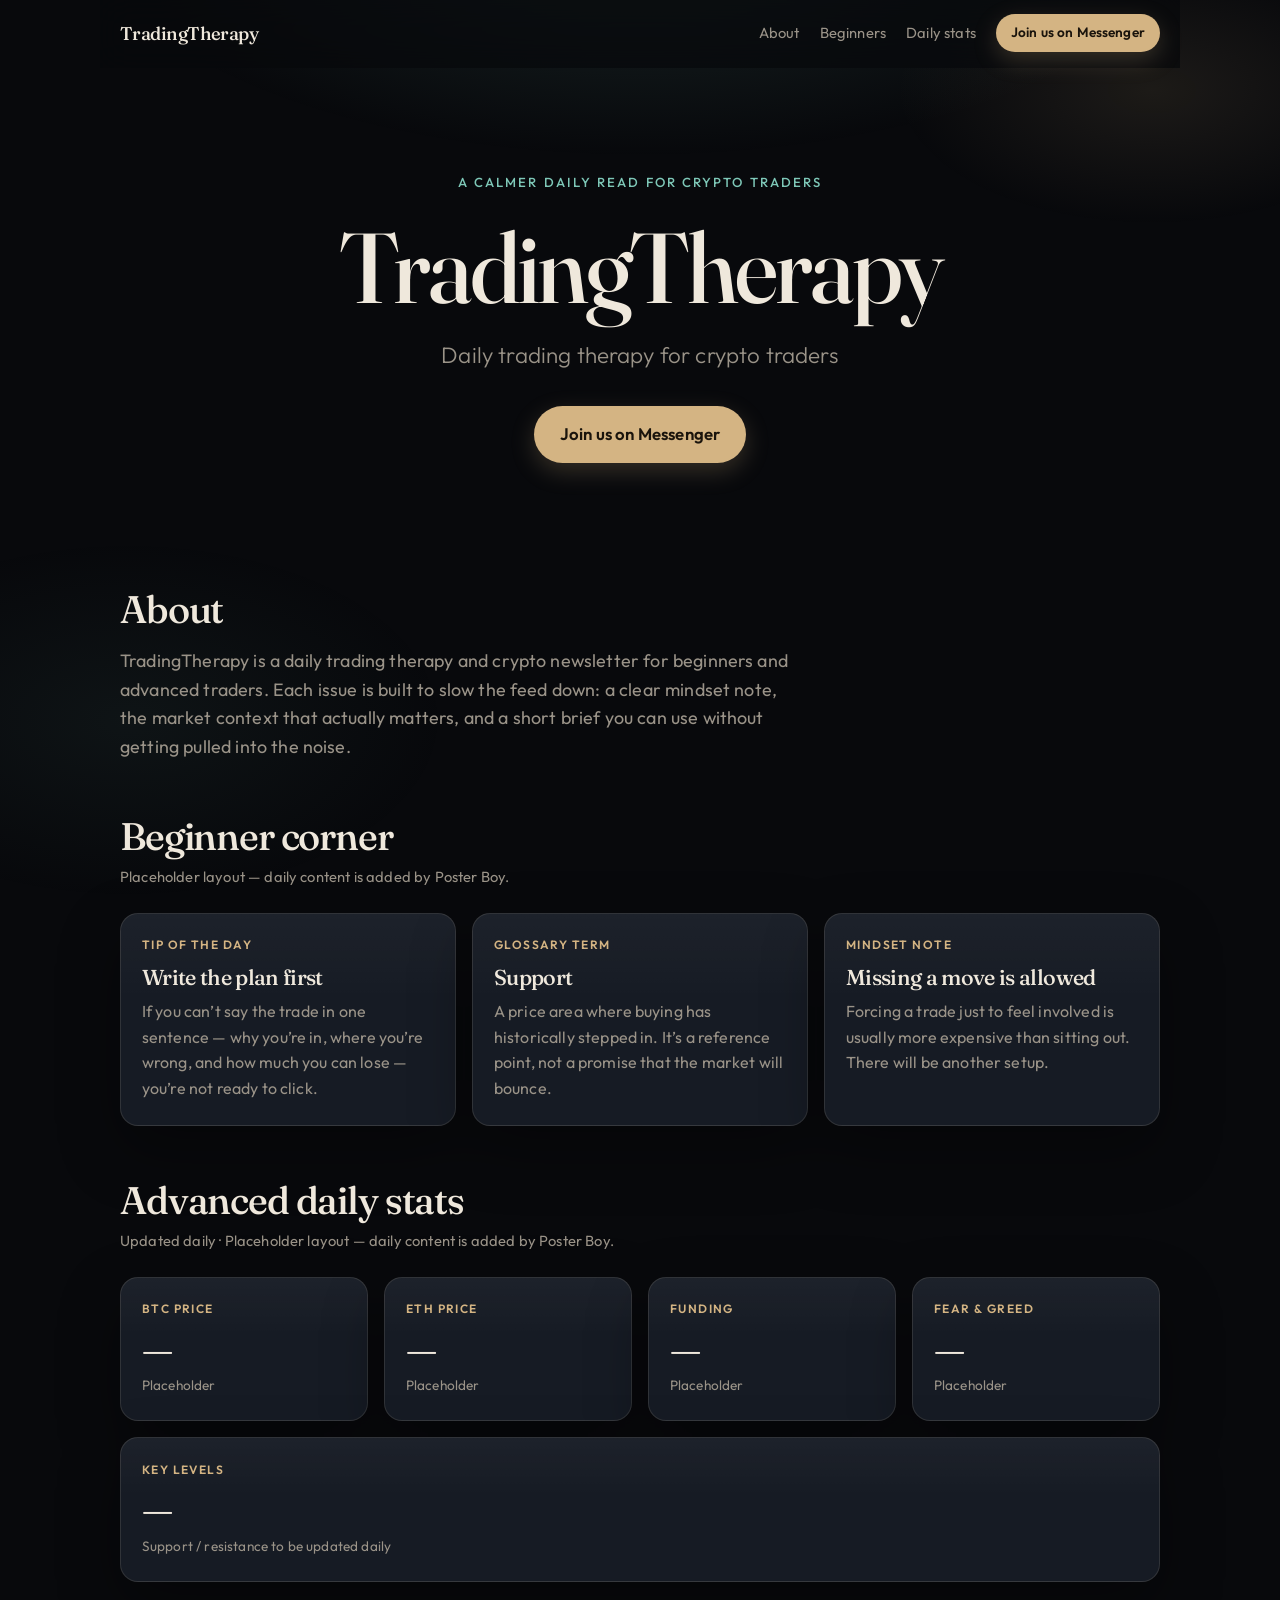
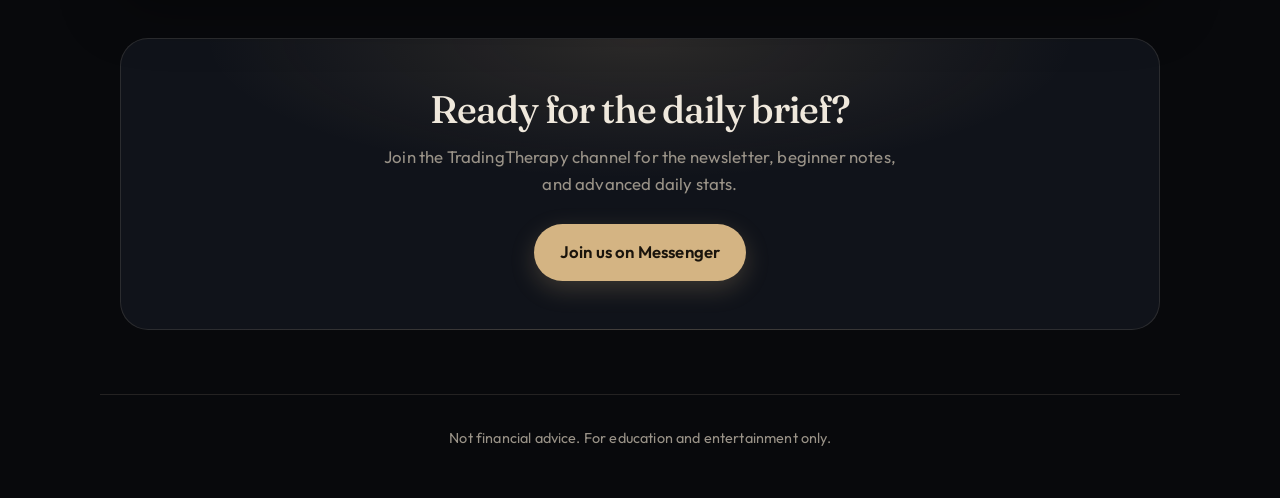
==== index.html @ e889b590 "Add TradingTherapy static site with Messenger join links" ====
<!DOCTYPE html>
<html lang="en">
<head>
  <meta charset="UTF-8">
  <meta name="viewport" content="width=device-width, initial-scale=1.0">
  <meta name="description" content="TradingTherapy is a daily trading therapy and crypto newsletter for beginners and advanced traders.">
  <title>TradingTherapy — Daily trading therapy for crypto traders</title>
  <link rel="preconnect" href="https://fonts.googleapis.com">
  <link rel="preconnect" href="https://fonts.gstatic.com" crossorigin>
  <link href="https://fonts.googleapis.com/css2?family=Fraunces:opsz,wght@9..144,400;9..144,500;9..144,600&family=Outfit:wght@300;400;500;600&display=swap" rel="stylesheet">
  <link rel="stylesheet" href="styles.css">
</head>
<body>
  <div class="bg-glow" aria-hidden="true"></div>

  <header class="site-header">
    <a class="logo" href="#top">TradingTherapy</a>
    <nav class="nav" aria-label="Primary">
      <a href="#about">About</a>
      <a href="#beginner">Beginners</a>
      <a href="#advanced">Daily stats</a>
    </nav>
    <a class="btn btn-sm" href="https://m.me/j/AbY7Lx_SSPZwO3t6/" target="_blank" rel="noopener">Join us on Messenger</a>
  </header>

  <main id="top">
    <section class="hero">
      <p class="eyebrow">A calmer daily read for crypto traders</p>
      <h1>TradingTherapy</h1>
      <p class="tagline">Daily trading therapy for crypto traders</p>
      <a class="btn btn-lg" href="https://m.me/j/AbY7Lx_SSPZwO3t6/" target="_blank" rel="noopener">Join us on Messenger</a>
    </section>

    <section id="about" class="section about">
      <h2>About</h2>
      <p>
        TradingTherapy is a daily trading therapy and crypto newsletter for beginners and advanced traders.
        Each issue is built to slow the feed down: a clear mindset note, the market context that actually matters,
        and a short brief you can use without getting pulled into the noise.
      </p>
    </section>

    <section id="beginner" class="section">
      <div class="section-head">
        <h2>Beginner corner</h2>
        <p class="section-note">Placeholder layout — daily content is added by Poster Boy.</p>
      </div>
      <div class="card-grid">
        <article class="card">
          <p class="card-label">Tip of the day</p>
          <h3>Write the plan first</h3>
          <p>If you can’t say the trade in one sentence — why you’re in, where you’re wrong, and how much you can lose — you’re not ready to click.</p>
        </article>
        <article class="card">
          <p class="card-label">Glossary term</p>
          <h3>Support</h3>
          <p>A price area where buying has historically stepped in. It’s a reference point, not a promise that the market will bounce.</p>
        </article>
        <article class="card">
          <p class="card-label">Mindset note</p>
          <h3>Missing a move is allowed</h3>
          <p>Forcing a trade just to feel involved is usually more expensive than sitting out. There will be another setup.</p>
        </article>
      </div>
    </section>

    <section id="advanced" class="section">
      <div class="section-head">
        <h2>Advanced daily stats</h2>
        <p class="section-note">Updated daily · Placeholder layout — daily content is added by Poster Boy.</p>
      </div>
      <div class="stats-grid">
        <article class="stat">
          <p class="stat-label">BTC price</p>
          <p class="stat-value">—</p>
          <p class="stat-meta">Placeholder</p>
        </article>
        <article class="stat">
          <p class="stat-label">ETH price</p>
          <p class="stat-value">—</p>
          <p class="stat-meta">Placeholder</p>
        </article>
        <article class="stat">
          <p class="stat-label">Funding</p>
          <p class="stat-value">—</p>
          <p class="stat-meta">Placeholder</p>
        </article>
        <article class="stat">
          <p class="stat-label">Fear &amp; greed</p>
          <p class="stat-value">—</p>
          <p class="stat-meta">Placeholder</p>
        </article>
        <article class="stat stat-wide">
          <p class="stat-label">Key levels</p>
          <p class="stat-value">—</p>
          <p class="stat-meta">Support / resistance to be updated daily</p>
        </article>
      </div>
    </section>

    <section class="cta section">
      <h2>Ready for the daily brief?</h2>
      <p>Join the TradingTherapy channel for the newsletter, beginner notes, and advanced daily stats.</p>
      <a class="btn btn-lg" href="https://m.me/j/AbY7Lx_SSPZwO3t6/" target="_blank" rel="noopener">Join us on Messenger</a>
    </section>
  </main>

  <footer class="site-footer">
    <p>Not financial advice. For education and entertainment only.</p>
  </footer>
</body>
</html>
---- styles.css ----
:root {
  --bg: #08090c;
  --bg-elev: #10131a;
  --bg-card: #161b24;
  --line: rgba(232, 220, 196, 0.12);
  --text: #efe8dc;
  --muted: #9a9388;
  --accent: #d4b483;
  --accent-soft: rgba(212, 180, 131, 0.14);
  --teal: #7ec8b8;
  --shadow: 0 24px 60px rgba(0, 0, 0, 0.35);
  --radius: 18px;
  --max: 1080px;
  --font-sans: "Outfit", system-ui, sans-serif;
  --font-serif: "Fraunces", Georgia, serif;
}

*,
*::before,
*::after {
  box-sizing: border-box;
}

html {
  scroll-behavior: smooth;
}

body {
  margin: 0;
  min-height: 100vh;
  color: var(--text);
  background: var(--bg);
  font-family: var(--font-sans);
  font-weight: 400;
  line-height: 1.6;
  letter-spacing: 0.01em;
}

img,
svg {
  display: block;
  max-width: 100%;
}

a {
  color: inherit;
  text-decoration: none;
}

h1,
h2,
h3 {
  font-family: var(--font-serif);
  font-weight: 500;
  letter-spacing: -0.03em;
  line-height: 1.15;
  margin: 0;
}

p {
  margin: 0;
}

.bg-glow {
  pointer-events: none;
  position: fixed;
  inset: 0;
  z-index: -1;
  background:
    radial-gradient(ellipse 80% 50% at 50% -10%, rgba(126, 200, 184, 0.16), transparent 55%),
    radial-gradient(ellipse 40% 30% at 90% 10%, rgba(212, 180, 131, 0.1), transparent 50%),
    radial-gradient(ellipse 50% 40% at 10% 80%, rgba(126, 200, 184, 0.06), transparent 50%);
}

.site-header {
  position: sticky;
  top: 0;
  z-index: 10;
  display: flex;
  align-items: center;
  gap: 1.25rem;
  max-width: var(--max);
  margin: 0 auto;
  padding: 0.9rem 1.25rem;
  backdrop-filter: blur(16px);
  background: rgba(8, 9, 12, 0.72);
  border-bottom: 1px solid transparent;
}

.logo {
  font-family: var(--font-serif);
  font-size: 1.15rem;
  font-weight: 500;
  letter-spacing: -0.03em;
  white-space: nowrap;
}

.nav {
  display: none;
  gap: 1.25rem;
  margin-left: auto;
  font-size: 0.92rem;
  color: var(--muted);
}

.nav a:hover,
.nav a:focus-visible,
.logo:hover,
.logo:focus-visible {
  color: var(--accent);
}

.btn {
  display: inline-flex;
  align-items: center;
  justify-content: center;
  border-radius: 999px;
  background: var(--accent);
  color: #1a140c;
  font-weight: 600;
  letter-spacing: 0.01em;
  padding: 0.75rem 1.25rem;
  box-shadow: 0 8px 24px rgba(212, 180, 131, 0.22);
  transition: transform 0.15s ease, box-shadow 0.15s ease, background 0.15s ease;
  white-space: nowrap;
}

.btn:hover,
.btn:focus-visible {
  background: #e3c79a;
  transform: translateY(-1px);
  box-shadow: 0 12px 28px rgba(212, 180, 131, 0.32);
}

.btn-sm {
  padding: 0.5rem 0.95rem;
  font-size: 0.85rem;
  margin-left: auto;
}

.btn-lg {
  padding: 0.95rem 1.6rem;
  font-size: 1.05rem;
}

main {
  max-width: var(--max);
  margin: 0 auto;
  padding: 0 1.25rem 4rem;
}

.hero {
  padding: 4.5rem 0 3.5rem;
  text-align: center;
}

.eyebrow {
  color: var(--teal);
  font-size: 0.82rem;
  font-weight: 500;
  letter-spacing: 0.16em;
  text-transform: uppercase;
  margin-bottom: 1.1rem;
}

.hero h1 {
  font-size: clamp(2.8rem, 8vw, 6.2rem);
  font-weight: 500;
  margin-bottom: 0.85rem;
}

.tagline {
  color: var(--muted);
  font-size: clamp(1.05rem, 2.4vw, 1.4rem);
  font-weight: 300;
  margin-bottom: 2rem;
}

.section {
  padding: 3.25rem 0 0;
}

.section-head {
  display: flex;
  flex-direction: column;
  gap: 0.45rem;
  margin-bottom: 1.5rem;
}

.section h2,
.cta h2 {
  font-size: clamp(1.7rem, 3.5vw, 2.4rem);
}

.section-note {
  color: var(--muted);
  font-size: 0.92rem;
}

.about p {
  max-width: 42rem;
  color: #d7d0c5;
  font-size: 1.12rem;
  margin-top: 1rem;
}

.card-grid,
.stats-grid {
  display: grid;
  gap: 1rem;
}

.card,
.stat {
  background: linear-gradient(180deg, rgba(255, 255, 255, 0.03), transparent 40%), var(--bg-card);
  border: 1px solid var(--line);
  border-radius: var(--radius);
  padding: 1.35rem 1.3rem 1.45rem;
  box-shadow: var(--shadow);
}

.card-label,
.stat-label {
  color: var(--accent);
  font-size: 0.75rem;
  font-weight: 600;
  letter-spacing: 0.12em;
  text-transform: uppercase;
  margin-bottom: 0.7rem;
}

.card h3 {
  font-size: 1.35rem;
  margin-bottom: 0.55rem;
}

.card p:last-child,
.about p,
.cta p,
.stat-meta {
  color: var(--muted);
}

.stats-grid {
  grid-template-columns: 1fr 1fr;
}

.stat-value {
  font-family: var(--font-serif);
  font-size: clamp(1.8rem, 4vw, 2.4rem);
  font-weight: 500;
  line-height: 1;
  margin-bottom: 0.45rem;
}

.stat-meta {
  font-size: 0.85rem;
}

.stat-wide {
  grid-column: 1 / -1;
}

.cta {
  margin-top: 3.5rem;
  text-align: center;
  padding: 3rem 1.25rem;
  border: 1px solid var(--line);
  border-radius: 28px;
  background:
    radial-gradient(ellipse 70% 80% at 50% 0%, var(--accent-soft), transparent 60%),
    var(--bg-elev);
}

.cta p {
  max-width: 32rem;
  margin: 0.85rem auto 1.6rem;
  font-size: 1.05rem;
}

.site-footer {
  max-width: var(--max);
  margin: 0 auto;
  padding: 2rem 1.25rem 3rem;
  color: var(--muted);
  font-size: 0.9rem;
  text-align: center;
  border-top: 1px solid var(--line);
}

.btn:focus-visible,
.nav a:focus-visible,
.logo:focus-visible {
  outline: 2px solid var(--teal);
  outline-offset: 3px;
}

@media (min-width: 720px) {
  .nav {
    display: flex;
  }

  .btn-sm {
    margin-left: 0;
  }

  .card-grid {
    grid-template-columns: repeat(3, 1fr);
  }

  .stats-grid {
    grid-template-columns: repeat(4, 1fr);
  }

  .stat-wide {
    grid-column: 1 / -1;
  }

  .hero {
    padding: 6.5rem 0 4.5rem;
  }
}

@media (prefers-reduced-motion: reduce) {
  html {
    scroll-behavior: auto;
  }

  .btn {
    transition: none;
  }
}
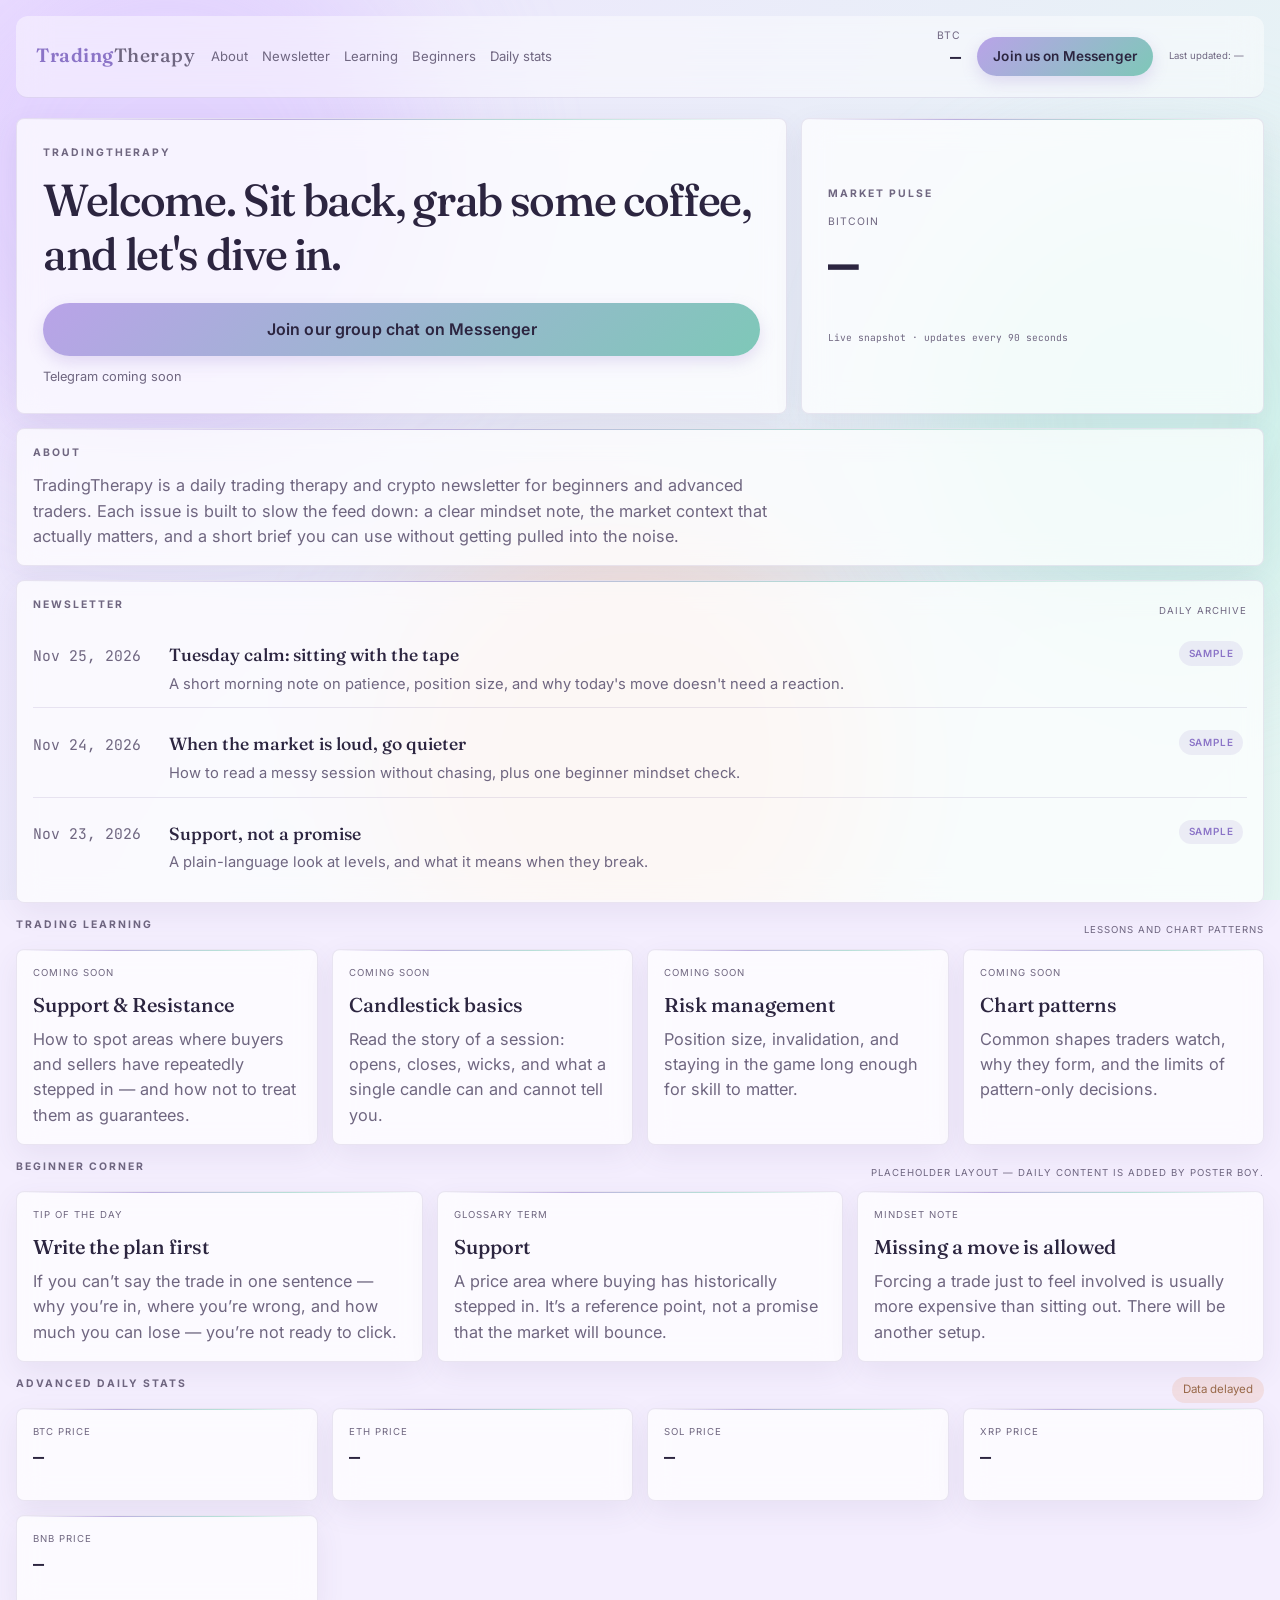
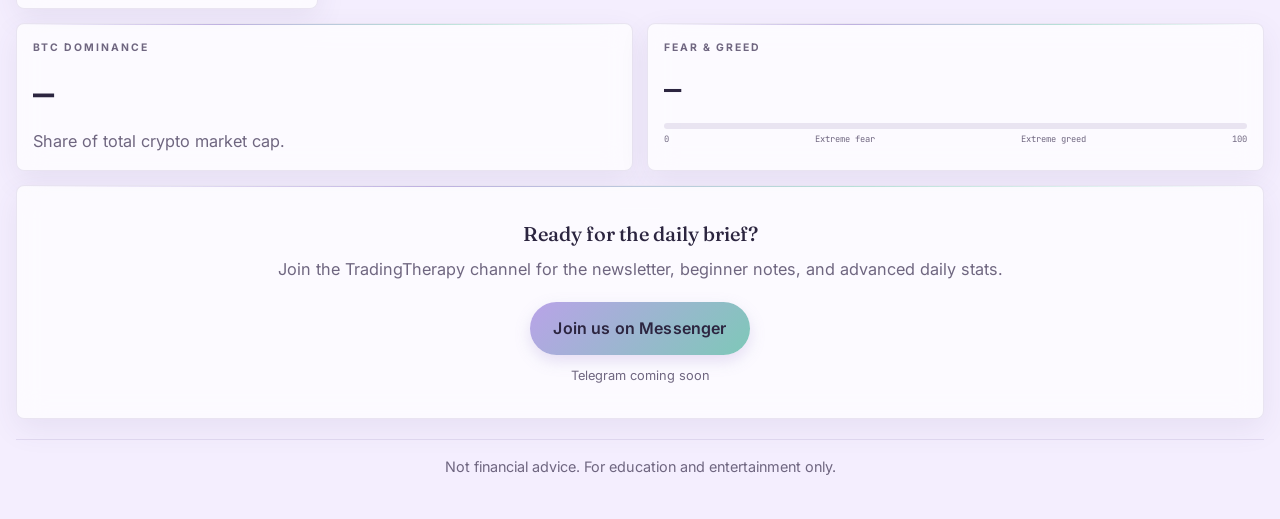
==== commit acbb42af: "Redesign TradingTherapy with live stats, newsletter, and learning sections" ====
--- a/index.html
+++ b/index.html
@@ -7,106 +7,170 @@
   <title>TradingTherapy — Daily trading therapy for crypto traders</title>
   <link rel="preconnect" href="https://fonts.googleapis.com">
   <link rel="preconnect" href="https://fonts.gstatic.com" crossorigin>
-  <link href="https://fonts.googleapis.com/css2?family=Fraunces:opsz,wght@9..144,400;9..144,500;9..144,600&family=Outfit:wght@300;400;500;600&display=swap" rel="stylesheet">
+  <link href="https://fonts.googleapis.com/css2?family=Fraunces:opsz,wght@9..144,500;9..144,600&family=Inter:wght@400;500;600&family=JetBrains+Mono:wght@400;600&display=swap" rel="stylesheet">
   <link rel="stylesheet" href="styles.css">
 </head>
 <body>
-  <div class="bg-glow" aria-hidden="true"></div>
+  <div class="atmosphere" aria-hidden="true">
+    <div class="blob blob-a"></div>
+    <div class="blob blob-b"></div>
+    <div class="blob blob-c"></div>
+  </div>
 
-  <header class="site-header">
-    <a class="logo" href="#top">TradingTherapy</a>
-    <nav class="nav" aria-label="Primary">
+  <header class="header">
+    <div class="header-left">
+      <a class="logo" href="#top">Trading<span>Therapy</span></a>
+    </div>
+    <nav class="site-nav" aria-label="Primary">
       <a href="#about">About</a>
+      <a href="#newsletter">Newsletter</a>
+      <a href="#learning">Learning</a>
       <a href="#beginner">Beginners</a>
       <a href="#advanced">Daily stats</a>
     </nav>
-    <a class="btn btn-sm" href="https://m.me/j/AbY7Lx_SSPZwO3t6/" target="_blank" rel="noopener">Join us on Messenger</a>
+    <div class="header-right">
+      <div class="btc-price-block">
+        <div class="btc-label">BTC</div>
+        <div class="btc-price" id="hdr-btc-price">—</div>
+        <div class="btc-change" id="hdr-btc-change"></div>
+      </div>
+      <a class="btn" href="https://m.me/j/AbY7Lx_SSPZwO3t6/" target="_blank" rel="noopener">Join us on Messenger</a>
+      <div class="updated-at" id="updated-at">Last updated: —</div>
+    </div>
   </header>
 
-  <main id="top">
+  <main class="wrap" id="top">
     <section class="hero">
-      <p class="eyebrow">A calmer daily read for crypto traders</p>
-      <h1>TradingTherapy</h1>
-      <p class="tagline">Daily trading therapy for crypto traders</p>
-      <a class="btn btn-lg" href="https://m.me/j/AbY7Lx_SSPZwO3t6/" target="_blank" rel="noopener">Join us on Messenger</a>
+      <div class="card hero-welcome">
+        <p class="card-title">TradingTherapy</p>
+        <h1>Welcome. Sit back, grab some coffee, and let's dive in.</h1>
+        <a class="btn btn-lg" href="https://m.me/j/AbY7Lx_SSPZwO3t6/" target="_blank" rel="noopener">Join our group chat on Messenger</a>
+        <p class="soon-label">Telegram coming soon</p>
+      </div>
+      <div class="card hero-price">
+        <p class="card-title">Market pulse</p>
+        <div class="btc-label">Bitcoin</div>
+        <div class="btc-price" id="hero-btc-price">—</div>
+        <div class="btc-change" id="hero-btc-change"></div>
+        <div class="hero-src" id="hero-pulse-meta">Live snapshot · updates every 90 seconds</div>
+      </div>
     </section>
 
-    <section id="about" class="section about">
-      <h2>About</h2>
-      <p>
+    <section id="about" class="card">
+      <h2 class="card-title">About</h2>
+      <p class="about-copy">
         TradingTherapy is a daily trading therapy and crypto newsletter for beginners and advanced traders.
         Each issue is built to slow the feed down: a clear mindset note, the market context that actually matters,
         and a short brief you can use without getting pulled into the noise.
       </p>
     </section>
 
-    <section id="beginner" class="section">
-      <div class="section-head">
-        <h2>Beginner corner</h2>
-        <p class="section-note">Placeholder layout — daily content is added by Poster Boy.</p>
+    <section id="newsletter" class="card">
+      <div class="cmp-head">
+        <h2 class="card-title">Newsletter</h2>
+        <p class="card-subtitle" style="margin:0">Daily archive</p>
       </div>
-      <div class="card-grid">
+      <ul class="archive-list" id="newsletter-list"></ul>
+    </section>
+
+    <section id="learning">
+      <div class="cmp-head">
+        <h2 class="card-title">Trading Learning</h2>
+        <p class="card-subtitle" style="margin:0">Lessons and chart patterns</p>
+      </div>
+      <div class="grid" id="lessons-grid"></div>
+    </section>
+
+    <section id="beginner">
+      <div class="cmp-head">
+        <h2 class="card-title">Beginner corner</h2>
+        <p class="card-subtitle" style="margin:0">Placeholder layout — daily content is added by Poster Boy.</p>
+      </div>
+      <div class="grid">
         <article class="card">
-          <p class="card-label">Tip of the day</p>
-          <h3>Write the plan first</h3>
-          <p>If you can’t say the trade in one sentence — why you’re in, where you’re wrong, and how much you can lose — you’re not ready to click.</p>
+          <p class="card-subtitle">Tip of the day</p>
+          <h3 class="panel-heading">Write the plan first</h3>
+          <p class="panel-copy">If you can’t say the trade in one sentence — why you’re in, where you’re wrong, and how much you can lose — you’re not ready to click.</p>
         </article>
         <article class="card">
-          <p class="card-label">Glossary term</p>
-          <h3>Support</h3>
-          <p>A price area where buying has historically stepped in. It’s a reference point, not a promise that the market will bounce.</p>
+          <p class="card-subtitle">Glossary term</p>
+          <h3 class="panel-heading">Support</h3>
+          <p class="panel-copy">A price area where buying has historically stepped in. It’s a reference point, not a promise that the market will bounce.</p>
         </article>
         <article class="card">
-          <p class="card-label">Mindset note</p>
-          <h3>Missing a move is allowed</h3>
-          <p>Forcing a trade just to feel involved is usually more expensive than sitting out. There will be another setup.</p>
+          <p class="card-subtitle">Mindset note</p>
+          <h3 class="panel-heading">Missing a move is allowed</h3>
+          <p class="panel-copy">Forcing a trade just to feel involved is usually more expensive than sitting out. There will be another setup.</p>
         </article>
       </div>
     </section>
 
-    <section id="advanced" class="section">
-      <div class="section-head">
-        <h2>Advanced daily stats</h2>
-        <p class="section-note">Updated daily · Placeholder layout — daily content is added by Poster Boy.</p>
+    <section id="advanced">
+      <div class="cmp-head">
+        <h2 class="card-title">Advanced daily stats</h2>
+        <p class="status-note" id="data-delayed" hidden>Data delayed</p>
       </div>
-      <div class="stats-grid">
-        <article class="stat">
-          <p class="stat-label">BTC price</p>
-          <p class="stat-value">—</p>
-          <p class="stat-meta">Placeholder</p>
+      <div class="grid stats-grid">
+        <article class="card stat-card" data-coin="bitcoin">
+          <p class="liq-stat-label">BTC price</p>
+          <p class="liq-stat-val" id="stat-btc-price">—</p>
+          <p class="btc-change" id="stat-btc-change"></p>
         </article>
-        <article class="stat">
-          <p class="stat-label">ETH price</p>
-          <p class="stat-value">—</p>
-          <p class="stat-meta">Placeholder</p>
+        <article class="card stat-card" data-coin="ethereum">
+          <p class="liq-stat-label">ETH price</p>
+          <p class="liq-stat-val" id="stat-eth-price">—</p>
+          <p class="btc-change" id="stat-eth-change"></p>
         </article>
-        <article class="stat">
-          <p class="stat-label">Funding</p>
-          <p class="stat-value">—</p>
-          <p class="stat-meta">Placeholder</p>
+        <article class="card stat-card" data-coin="solana">
+          <p class="liq-stat-label">SOL price</p>
+          <p class="liq-stat-val" id="stat-sol-price">—</p>
+          <p class="btc-change" id="stat-sol-change"></p>
         </article>
-        <article class="stat">
-          <p class="stat-label">Fear &amp; greed</p>
-          <p class="stat-value">—</p>
-          <p class="stat-meta">Placeholder</p>
+        <article class="card stat-card" data-coin="ripple">
+          <p class="liq-stat-label">XRP price</p>
+          <p class="liq-stat-val" id="stat-xrp-price">—</p>
+          <p class="btc-change" id="stat-xrp-change"></p>
         </article>
-        <article class="stat stat-wide">
-          <p class="stat-label">Key levels</p>
-          <p class="stat-value">—</p>
-          <p class="stat-meta">Support / resistance to be updated daily</p>
+        <article class="card stat-card" data-coin="binancecoin">
+          <p class="liq-stat-label">BNB price</p>
+          <p class="liq-stat-val" id="stat-bnb-price">—</p>
+          <p class="btc-change" id="stat-bnb-change"></p>
+        </article>
+      </div>
+      <div class="grid half" style="margin-top:14px">
+        <article class="card">
+          <p class="card-title">BTC dominance</p>
+          <p class="liq-stat-val stat-lg" id="stat-btc-dom">—</p>
+          <p class="panel-copy">Share of total crypto market cap.</p>
+        </article>
+        <article class="card">
+          <p class="card-title">Fear &amp; greed</p>
+          <div class="fg-compact">
+            <div class="fg-value" id="stat-fng-value">—</div>
+            <div class="fg-label" id="stat-fng-label"></div>
+          </div>
+          <div class="fg-bar-wrap">
+            <div class="fg-bar" id="stat-fng-bar" style="width:0%"></div>
+          </div>
+          <div class="fg-scale">
+            <span>0</span><span>Extreme fear</span><span>Extreme greed</span><span>100</span>
+          </div>
         </article>
       </div>
     </section>
 
-    <section class="cta section">
-      <h2>Ready for the daily brief?</h2>
-      <p>Join the TradingTherapy channel for the newsletter, beginner notes, and advanced daily stats.</p>
+    <section class="card cta-card">
+      <h2 class="panel-heading">Ready for the daily brief?</h2>
+      <p class="panel-copy">Join the TradingTherapy channel for the newsletter, beginner notes, and advanced daily stats.</p>
       <a class="btn btn-lg" href="https://m.me/j/AbY7Lx_SSPZwO3t6/" target="_blank" rel="noopener">Join us on Messenger</a>
+      <p class="soon-label">Telegram coming soon</p>
     </section>
   </main>
 
-  <footer class="site-footer">
+  <footer class="footer">
     <p>Not financial advice. For education and entertainment only.</p>
   </footer>
+
+  <script src="app.js"></script>
 </body>
 </html>
--- a/styles.css
+++ b/styles.css
@@ -1,24 +1,30 @@
+/* TradingTherapy — dashboard-style layout, calm pastel palette */
 :root {
-  --bg: #08090c;
-  --bg-elev: #10131a;
-  --bg-card: #161b24;
-  --line: rgba(232, 220, 196, 0.12);
-  --text: #efe8dc;
-  --muted: #9a9388;
-  --accent: #d4b483;
-  --accent-soft: rgba(212, 180, 131, 0.14);
-  --teal: #7ec8b8;
-  --shadow: 0 24px 60px rgba(0, 0, 0, 0.35);
-  --radius: 18px;
-  --max: 1080px;
-  --font-sans: "Outfit", system-ui, sans-serif;
-  --font-serif: "Fraunces", Georgia, serif;
+  --bg: #f4eefe;
+  --card-bg: rgba(255, 255, 255, 0.72);
+  --card-border: rgba(92, 70, 140, 0.12);
+  --cyan: #5a8f86;
+  --green: #2f8f72;
+  --red: #c45c5c;
+  --lavender: #8b74c7;
+  --peach: #e8a27a;
+  --mint: #7ec8b8;
+  --sky: #7eb3d9;
+  --text: #2c2540;
+  --text-dim: #6f6680;
+  --font-header: "Inter", system-ui, sans-serif;
+  --font-display: "Fraunces", Georgia, serif;
+  --font-body: "Inter", system-ui, sans-serif;
+  --font-mono: "JetBrains Mono", ui-monospace, monospace;
+  --shadow: 0 10px 30px rgba(80, 60, 120, 0.08);
 }
 
 *,
 *::before,
 *::after {
   box-sizing: border-box;
+  margin: 0;
+  padding: 0;
 }
 
 html {
@@ -26,20 +32,12 @@
 }
 
 body {
-  margin: 0;
+  background: var(--bg);
+  color: var(--text);
+  font-family: var(--font-body);
   min-height: 100vh;
-  color: var(--text);
-  background: var(--bg);
-  font-family: var(--font-sans);
-  font-weight: 400;
-  line-height: 1.6;
-  letter-spacing: 0.01em;
-}
-
-img,
-svg {
-  display: block;
-  max-width: 100%;
+  padding: 16px;
+  line-height: 1.55;
 }
 
 a {
@@ -47,67 +45,158 @@
   text-decoration: none;
 }
 
-h1,
-h2,
-h3 {
-  font-family: var(--font-serif);
-  font-weight: 500;
-  letter-spacing: -0.03em;
-  line-height: 1.15;
-  margin: 0;
-}
-
-p {
-  margin: 0;
-}
-
-.bg-glow {
+.atmosphere {
   pointer-events: none;
   position: fixed;
   inset: 0;
   z-index: -1;
-  background:
-    radial-gradient(ellipse 80% 50% at 50% -10%, rgba(126, 200, 184, 0.16), transparent 55%),
-    radial-gradient(ellipse 40% 30% at 90% 10%, rgba(212, 180, 131, 0.1), transparent 50%),
-    radial-gradient(ellipse 50% 40% at 10% 80%, rgba(126, 200, 184, 0.06), transparent 50%);
-}
-
-.site-header {
-  position: sticky;
-  top: 0;
-  z-index: 10;
+  overflow: hidden;
+  background: linear-gradient(120deg, #efe4ff, #e4f7f2, #ffe8d6, #dceeff, #efe4ff);
+  background-size: 400% 400%;
+  animation: drift 36s ease-in-out infinite;
+}
+
+.blob {
+  position: absolute;
+  border-radius: 50%;
+  filter: blur(70px);
+  opacity: 0.55;
+  will-change: transform;
+}
+
+.blob-a {
+  width: 42vw;
+  height: 42vw;
+  left: -8%;
+  top: -10%;
+  background: #d9c4ff;
+  animation: float-a 32s ease-in-out infinite;
+}
+
+.blob-b {
+  width: 36vw;
+  height: 36vw;
+  right: -8%;
+  top: 20%;
+  background: #bfeee3;
+  animation: float-b 40s ease-in-out infinite;
+}
+
+.blob-c {
+  width: 38vw;
+  height: 38vw;
+  left: 30%;
+  bottom: -12%;
+  background: #ffd6c2;
+  animation: float-c 28s ease-in-out infinite;
+}
+
+@keyframes drift {
+  0%, 100% { background-position: 0% 50%; }
+  50% { background-position: 100% 50%; }
+}
+
+@keyframes float-a {
+  0%, 100% { transform: translate(0, 0) scale(1); }
+  50% { transform: translate(8%, 12%) scale(1.08); }
+}
+
+@keyframes float-b {
+  0%, 100% { transform: translate(0, 0) scale(1); }
+  50% { transform: translate(-10%, 8%) scale(1.05); }
+}
+
+@keyframes float-c {
+  0%, 100% { transform: translate(0, 0) scale(1); }
+  50% { transform: translate(6%, -10%) scale(1.1); }
+}
+
+.header {
   display: flex;
   align-items: center;
-  gap: 1.25rem;
-  max-width: var(--max);
-  margin: 0 auto;
-  padding: 0.9rem 1.25rem;
+  justify-content: space-between;
+  gap: 16px;
+  padding: 12px 20px;
+  border-bottom: 1px solid var(--card-border);
+  margin-bottom: 20px;
+  background: rgba(255, 255, 255, 0.45);
   backdrop-filter: blur(16px);
-  background: rgba(8, 9, 12, 0.72);
-  border-bottom: 1px solid transparent;
+  border-radius: 12px;
+  flex-wrap: wrap;
+}
+
+.header-left {
+  display: flex;
+  align-items: center;
 }
 
 .logo {
-  font-family: var(--font-serif);
-  font-size: 1.15rem;
+  font-family: var(--font-display);
+  font-size: 1.2rem;
+  font-weight: 600;
+  letter-spacing: 0.5px;
+  color: var(--lavender);
+}
+
+.logo span {
+  color: var(--text-dim);
   font-weight: 500;
-  letter-spacing: -0.03em;
-  white-space: nowrap;
-}
-
-.nav {
-  display: none;
-  gap: 1.25rem;
-  margin-left: auto;
-  font-size: 0.92rem;
-  color: var(--muted);
-}
-
-.nav a:hover,
-.nav a:focus-visible,
+}
+
+.site-nav {
+  display: flex;
+  flex-wrap: wrap;
+  gap: 8px 14px;
+  font-size: 0.82rem;
+  color: var(--text-dim);
+}
+
+.site-nav a:hover,
+.site-nav a:focus-visible,
 .logo:hover,
 .logo:focus-visible {
-  color: var(--accent);
+  color: var(--lavender);
+}
+
+.header-right {
+  display: flex;
+  align-items: center;
+  gap: 16px;
+  flex-wrap: wrap;
+  margin-left: auto;
+}
+
+.btc-price-block {
+  text-align: right;
+}
+
+.btc-label {
+  font-size: 0.65rem;
+  color: var(--text-dim);
+  text-transform: uppercase;
+  letter-spacing: 1px;
+}
+
+.btc-price,
+.liq-stat-val {
+  font-family: var(--font-mono);
+  font-size: 1.15rem;
+  font-weight: 600;
+  color: var(--text);
+}
+
+.btc-change {
+  font-size: 0.75rem;
+  font-family: var(--font-mono);
+  min-height: 1em;
+}
+
+.btc-change.up { color: var(--green); }
+.btc-change.down { color: var(--red); }
+
+.updated-at {
+  font-size: 0.6rem;
+  color: var(--text-dim);
 }
 
 .btn {
@@ -115,218 +204,365 @@
   align-items: center;
   justify-content: center;
   border-radius: 999px;
-  background: var(--accent);
-  color: #1a140c;
+  background: linear-gradient(135deg, #b9a3e8, #7ec8b8);
+  color: #2c2540;
   font-weight: 600;
+  font-size: 0.85rem;
   letter-spacing: 0.01em;
-  padding: 0.75rem 1.25rem;
-  box-shadow: 0 8px 24px rgba(212, 180, 131, 0.22);
-  transition: transform 0.15s ease, box-shadow 0.15s ease, background 0.15s ease;
+  padding: 0.55rem 1rem;
+  box-shadow: 0 6px 16px rgba(139, 116, 199, 0.22);
+  transition: transform 0.15s ease, box-shadow 0.15s ease;
   white-space: nowrap;
 }
 
 .btn:hover,
 .btn:focus-visible {
-  background: #e3c79a;
   transform: translateY(-1px);
-  box-shadow: 0 12px 28px rgba(212, 180, 131, 0.32);
-}
-
-.btn-sm {
-  padding: 0.5rem 0.95rem;
+  box-shadow: 0 10px 22px rgba(139, 116, 199, 0.3);
+}
+
+.btn-lg {
+  padding: 0.9rem 1.45rem;
+  font-size: 1rem;
+}
+
+.btn:focus-visible,
+.site-nav a:focus-visible,
+.logo:focus-visible {
+  outline: 2px solid var(--lavender);
+  outline-offset: 3px;
+}
+
+.wrap {
+  max-width: 1400px;
+  margin: 0 auto;
+  display: flex;
+  flex-direction: column;
+  gap: 14px;
+}
+
+.hero {
+  display: grid;
+  grid-template-columns: minmax(0, 1.5fr) minmax(260px, 0.9fr);
+  gap: 14px;
+}
+
+.grid {
+  display: grid;
+  grid-template-columns: repeat(auto-fit, minmax(280px, 1fr));
+  gap: 14px;
+}
+
+.grid.half {
+  grid-template-columns: 1fr 1fr;
+}
+
+.card {
+  background: var(--card-bg);
+  border: 1px solid var(--card-border);
+  border-radius: 8px;
+  padding: 16px;
+  position: relative;
+  overflow: hidden;
+  box-shadow: var(--shadow);
+  backdrop-filter: blur(14px);
+}
+
+.card::before {
+  content: "";
+  position: absolute;
+  top: 0;
+  left: 0;
+  right: 0;
+  height: 1px;
+  background: linear-gradient(90deg, transparent, var(--lavender), var(--mint), transparent);
+  opacity: 0.55;
+}
+
+.card-title {
+  font-family: var(--font-header);
+  font-size: 0.65rem;
+  font-weight: 700;
+  color: var(--text-dim);
+  text-transform: uppercase;
+  letter-spacing: 2px;
+  margin-bottom: 12px;
+}
+
+.card-subtitle {
+  font-size: 0.6rem;
+  color: var(--text-dim);
+  text-transform: uppercase;
+  letter-spacing: 1px;
+  margin-bottom: 8px;
+}
+
+.hero-welcome,
+.hero-price {
+  display: flex;
+  flex-direction: column;
+  justify-content: center;
+  padding: 26px;
+}
+
+.hero-welcome h1 {
+  font-family: var(--font-display);
+  font-size: clamp(1.8rem, 4vw, 2.8rem);
+  font-weight: 500;
+  letter-spacing: -0.03em;
+  line-height: 1.2;
+  margin: 0 0 1.4rem;
+}
+
+.hero-price .btc-price {
+  font-size: 3.2rem;
+  line-height: 1.1;
+  margin: 8px 0 6px;
+}
+
+.hero-price .btc-change {
+  font-size: 1rem;
+}
+
+.hero-src {
+  font-size: 0.6rem;
+  color: var(--text-dim);
+  margin-top: 14px;
+  font-family: var(--font-mono);
+}
+
+.soon-label {
+  margin-top: 0.7rem;
+  font-size: 0.8rem;
+  color: var(--text-dim);
+}
+
+.cmp-head {
+  display: flex;
+  justify-content: space-between;
+  align-items: center;
+  gap: 10px;
+  flex-wrap: wrap;
+  margin-bottom: 4px;
+}
+
+.about-copy,
+.panel-copy {
+  color: var(--text-dim);
+  max-width: 46rem;
+  font-size: 1.02rem;
+}
+
+.panel-heading {
+  font-family: var(--font-display);
+  font-size: 1.25rem;
+  font-weight: 500;
+  margin-bottom: 0.45rem;
+}
+
+.archive-list {
+  list-style: none;
+  display: flex;
+  flex-direction: column;
+  gap: 10px;
+}
+
+.archive-item {
+  display: grid;
+  grid-template-columns: 7.5rem 1fr auto;
+  gap: 12px 16px;
+  align-items: start;
+  padding: 12px 4px 12px 0;
+  border-bottom: 1px solid var(--card-border);
+}
+
+.archive-item:last-child {
+  border-bottom: 0;
+}
+
+.archive-date {
+  font-family: var(--font-mono);
+  font-size: 0.75rem;
+  color: var(--text-dim);
+  padding-top: 0.2rem;
+}
+
+.archive-item h3 {
+  font-family: var(--font-display);
+  font-size: 1.1rem;
+  font-weight: 500;
+  margin-bottom: 0.25rem;
+}
+
+.archive-item p {
+  color: var(--text-dim);
+  font-size: 0.92rem;
+}
+
+.badge {
+  font-size: 0.62rem;
+  font-weight: 600;
+  letter-spacing: 0.08em;
+  text-transform: uppercase;
+  color: var(--lavender);
+  background: rgba(139, 116, 199, 0.12);
+  border-radius: 999px;
+  padding: 0.28rem 0.6rem;
+  white-space: nowrap;
+  height: fit-content;
+}
+
+.status-note {
+  font-size: 0.72rem;
+  color: #9a6a4a;
+  background: rgba(232, 162, 122, 0.2);
+  border-radius: 999px;
+  padding: 0.25rem 0.7rem;
+}
+
+.liq-stat-label {
+  font-size: 0.6rem;
+  color: var(--text-dim);
+  text-transform: uppercase;
+  letter-spacing: 1px;
+  margin-bottom: 4px;
+}
+
+.stat-lg {
+  font-size: 2.2rem;
+  margin-bottom: 0.4rem;
+}
+
+.fg-compact {
+  display: flex;
+  align-items: baseline;
+  gap: 10px;
+}
+
+.fg-value {
+  font-family: var(--font-mono);
+  font-size: 1.8rem;
+  font-weight: 600;
+}
+
+.fg-label {
+  text-align: left;
   font-size: 0.85rem;
-  margin-left: auto;
-}
-
-.btn-lg {
-  padding: 0.95rem 1.6rem;
-  font-size: 1.05rem;
-}
-
-main {
-  max-width: var(--max);
-  margin: 0 auto;
-  padding: 0 1.25rem 4rem;
-}
-
-.hero {
-  padding: 4.5rem 0 3.5rem;
+  font-weight: 500;
+  margin-top: 0;
+}
+
+.fg-bar-wrap {
+  margin-top: 10px;
+  height: 6px;
+  background: rgba(92, 70, 140, 0.12);
+  border-radius: 3px;
+  overflow: hidden;
+}
+
+.fg-bar {
+  height: 100%;
+  width: 0;
+  border-radius: 3px;
+  background: linear-gradient(90deg, #e8a27a, #e6d36a, #7ec8b8);
+  transition: width 0.5s ease;
+}
+
+.fg-scale {
+  display: flex;
+  justify-content: space-between;
+  font-size: 0.55rem;
+  color: var(--text-dim);
+  margin-top: 4px;
+  font-family: var(--font-mono);
+}
+
+.cta-card {
   text-align: center;
-}
-
-.eyebrow {
-  color: var(--teal);
-  font-size: 0.82rem;
-  font-weight: 500;
-  letter-spacing: 0.16em;
-  text-transform: uppercase;
-  margin-bottom: 1.1rem;
-}
-
-.hero h1 {
-  font-size: clamp(2.8rem, 8vw, 6.2rem);
-  font-weight: 500;
-  margin-bottom: 0.85rem;
-}
-
-.tagline {
-  color: var(--muted);
-  font-size: clamp(1.05rem, 2.4vw, 1.4rem);
-  font-weight: 300;
-  margin-bottom: 2rem;
-}
-
-.section {
-  padding: 3.25rem 0 0;
-}
-
-.section-head {
-  display: flex;
-  flex-direction: column;
-  gap: 0.45rem;
-  margin-bottom: 1.5rem;
-}
-
-.section h2,
-.cta h2 {
-  font-size: clamp(1.7rem, 3.5vw, 2.4rem);
-}
-
-.section-note {
-  color: var(--muted);
-  font-size: 0.92rem;
-}
-
-.about p {
-  max-width: 42rem;
-  color: #d7d0c5;
-  font-size: 1.12rem;
-  margin-top: 1rem;
-}
-
-.card-grid,
-.stats-grid {
-  display: grid;
-  gap: 1rem;
-}
-
-.card,
-.stat {
-  background: linear-gradient(180deg, rgba(255, 255, 255, 0.03), transparent 40%), var(--bg-card);
-  border: 1px solid var(--line);
-  border-radius: var(--radius);
-  padding: 1.35rem 1.3rem 1.45rem;
-  box-shadow: var(--shadow);
-}
-
-.card-label,
-.stat-label {
-  color: var(--accent);
-  font-size: 0.75rem;
-  font-weight: 600;
-  letter-spacing: 0.12em;
-  text-transform: uppercase;
-  margin-bottom: 0.7rem;
-}
-
-.card h3 {
-  font-size: 1.35rem;
-  margin-bottom: 0.55rem;
-}
-
-.card p:last-child,
-.about p,
-.cta p,
-.stat-meta {
-  color: var(--muted);
-}
-
-.stats-grid {
-  grid-template-columns: 1fr 1fr;
-}
-
-.stat-value {
-  font-family: var(--font-serif);
-  font-size: clamp(1.8rem, 4vw, 2.4rem);
-  font-weight: 500;
-  line-height: 1;
-  margin-bottom: 0.45rem;
-}
-
-.stat-meta {
-  font-size: 0.85rem;
-}
-
-.stat-wide {
-  grid-column: 1 / -1;
-}
-
-.cta {
-  margin-top: 3.5rem;
+  padding: 2rem 1.25rem;
+}
+
+.cta-card .panel-copy {
+  margin: 0.5rem auto 1.2rem;
+}
+
+.footer {
+  max-width: 1400px;
+  margin: 20px auto 0;
+  padding: 16px 8px 24px;
   text-align: center;
-  padding: 3rem 1.25rem;
-  border: 1px solid var(--line);
-  border-radius: 28px;
-  background:
-    radial-gradient(ellipse 70% 80% at 50% 0%, var(--accent-soft), transparent 60%),
-    var(--bg-elev);
-}
-
-.cta p {
-  max-width: 32rem;
-  margin: 0.85rem auto 1.6rem;
-  font-size: 1.05rem;
-}
-
-.site-footer {
-  max-width: var(--max);
-  margin: 0 auto;
-  padding: 2rem 1.25rem 3rem;
-  color: var(--muted);
+  color: var(--text-dim);
   font-size: 0.9rem;
-  text-align: center;
-  border-top: 1px solid var(--line);
-}
-
-.btn:focus-visible,
-.nav a:focus-visible,
-.logo:focus-visible {
-  outline: 2px solid var(--teal);
-  outline-offset: 3px;
-}
-
-@media (min-width: 720px) {
-  .nav {
-    display: flex;
-  }
-
-  .btn-sm {
+  border-top: 1px solid var(--card-border);
+}
+
+.footer span {
+  color: var(--lavender);
+}
+
+@media (max-width: 900px) {
+  .hero,
+  .grid.half {
+    grid-template-columns: 1fr;
+  }
+
+  .archive-item {
+    grid-template-columns: 1fr auto;
+  }
+
+  .archive-date {
+    grid-column: 1 / -1;
+  }
+}
+
+@media (max-width: 768px) {
+  body { padding: 10px; }
+
+  .header {
+    flex-direction: column;
+    align-items: flex-start;
+    gap: 12px;
+  }
+
+  .header-right {
+    width: 100%;
     margin-left: 0;
   }
 
-  .card-grid {
-    grid-template-columns: repeat(3, 1fr);
-  }
-
+  .header-left {
+    width: 100%;
+    justify-content: space-between;
+  }
+
+  .hero-welcome,
+  .hero-price {
+    padding: 18px;
+  }
+
+  .hero-price .btc-price {
+    font-size: 2.5rem;
+  }
+
+  .grid,
+  .grid.half,
   .stats-grid {
-    grid-template-columns: repeat(4, 1fr);
-  }
-
-  .stat-wide {
-    grid-column: 1 / -1;
-  }
-
-  .hero {
-    padding: 6.5rem 0 4.5rem;
+    grid-template-columns: 1fr;
   }
 }
 
 @media (prefers-reduced-motion: reduce) {
-  html {
-    scroll-behavior: auto;
-  }
-
-  .btn {
-    transition: none;
-  }
-}
+  html { scroll-behavior: auto; }
+
+  .atmosphere,
+  .blob,
+  .btn,
+  .fg-bar {
+    animation: none !important;
+    transition: none !important;
+  }
+
+  .atmosphere {
+    background: linear-gradient(180deg, #efe4ff, #e8f6f2 45%, #ffe9dc);
+    background-size: auto;
+  }
+}
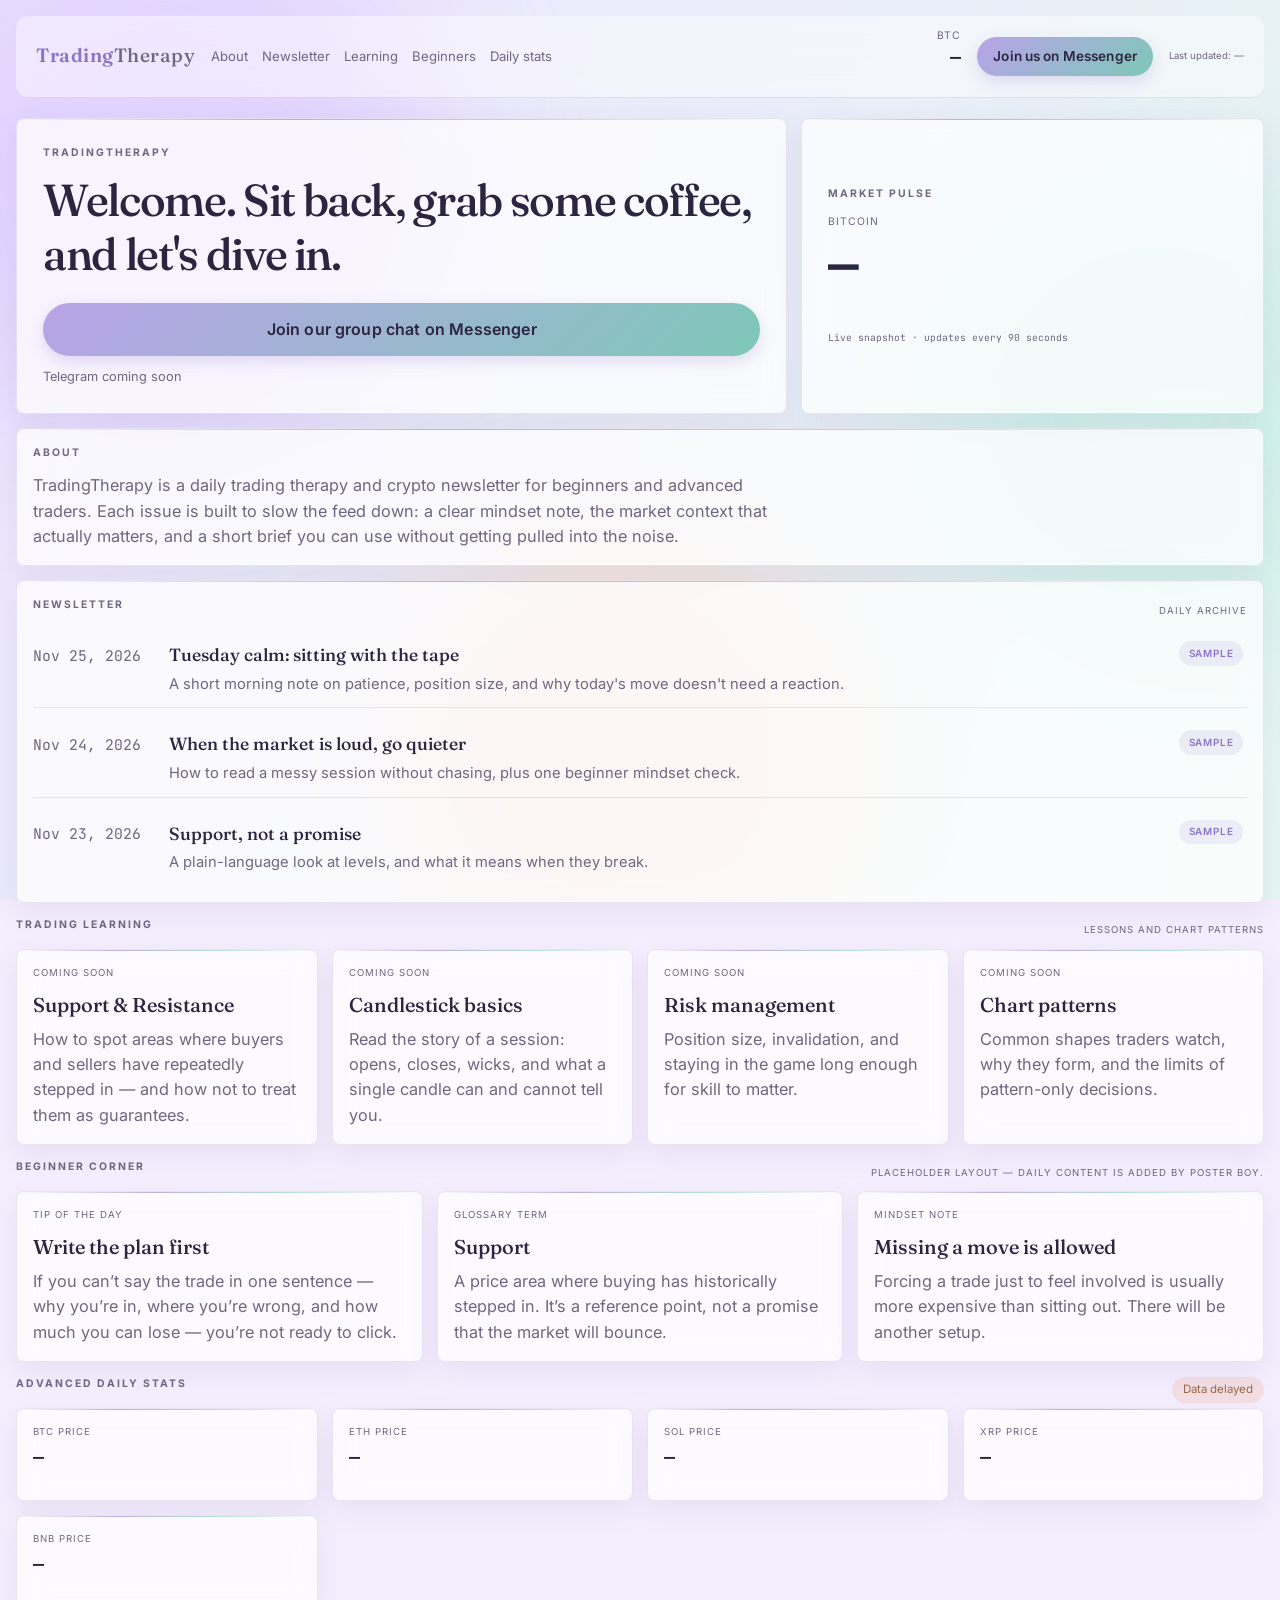
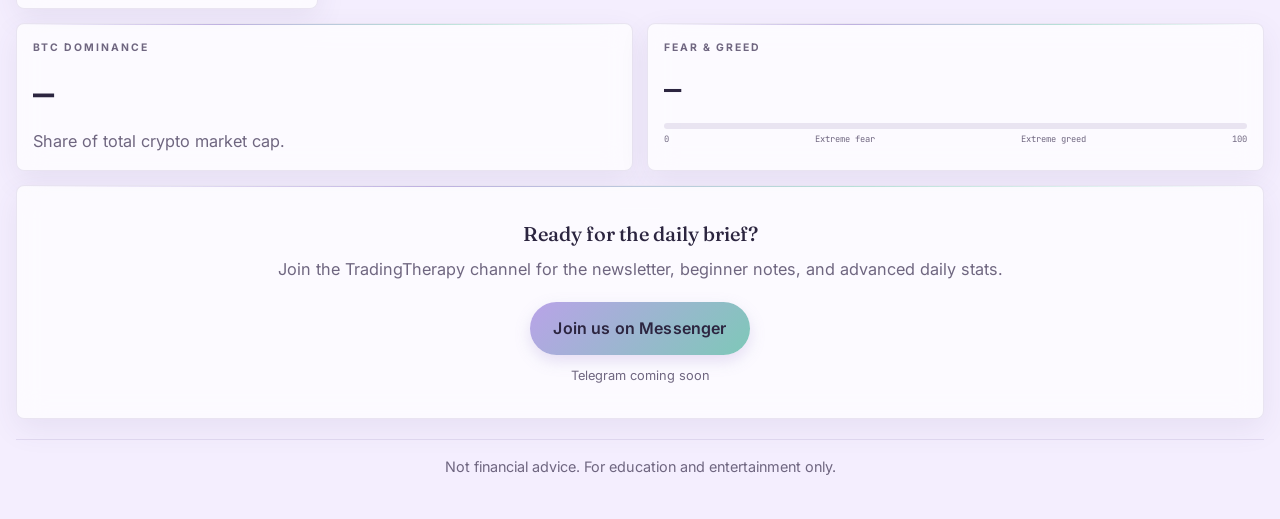
==== commit 2dfd4012: "Add inline favicon so the live page does not request a missing icon" ====
--- a/index.html
+++ b/index.html
@@ -5,6 +5,7 @@
   <meta name="viewport" content="width=device-width, initial-scale=1.0">
   <meta name="description" content="TradingTherapy is a daily trading therapy and crypto newsletter for beginners and advanced traders.">
   <title>TradingTherapy — Daily trading therapy for crypto traders</title>
+  <link rel="icon" href="data:image/svg+xml,%3Csvg xmlns='http://www.w3.org/2000/svg' viewBox='0 0 64 64'%3E%3Crect width='64' height='64' rx='14' fill='%23efe4ff'/%3E%3Ctext x='32' y='44' text-anchor='middle' font-size='34' font-family='Georgia,serif' fill='%238b74c7'%3ET%3C/text%3E%3C/svg%3E">
   <link rel="preconnect" href="https://fonts.googleapis.com">
   <link rel="preconnect" href="https://fonts.gstatic.com" crossorigin>
   <link href="https://fonts.googleapis.com/css2?family=Fraunces:opsz,wght@9..144,500;9..144,600&family=Inter:wght@400;500;600&family=JetBrains+Mono:wght@400;600&display=swap" rel="stylesheet">
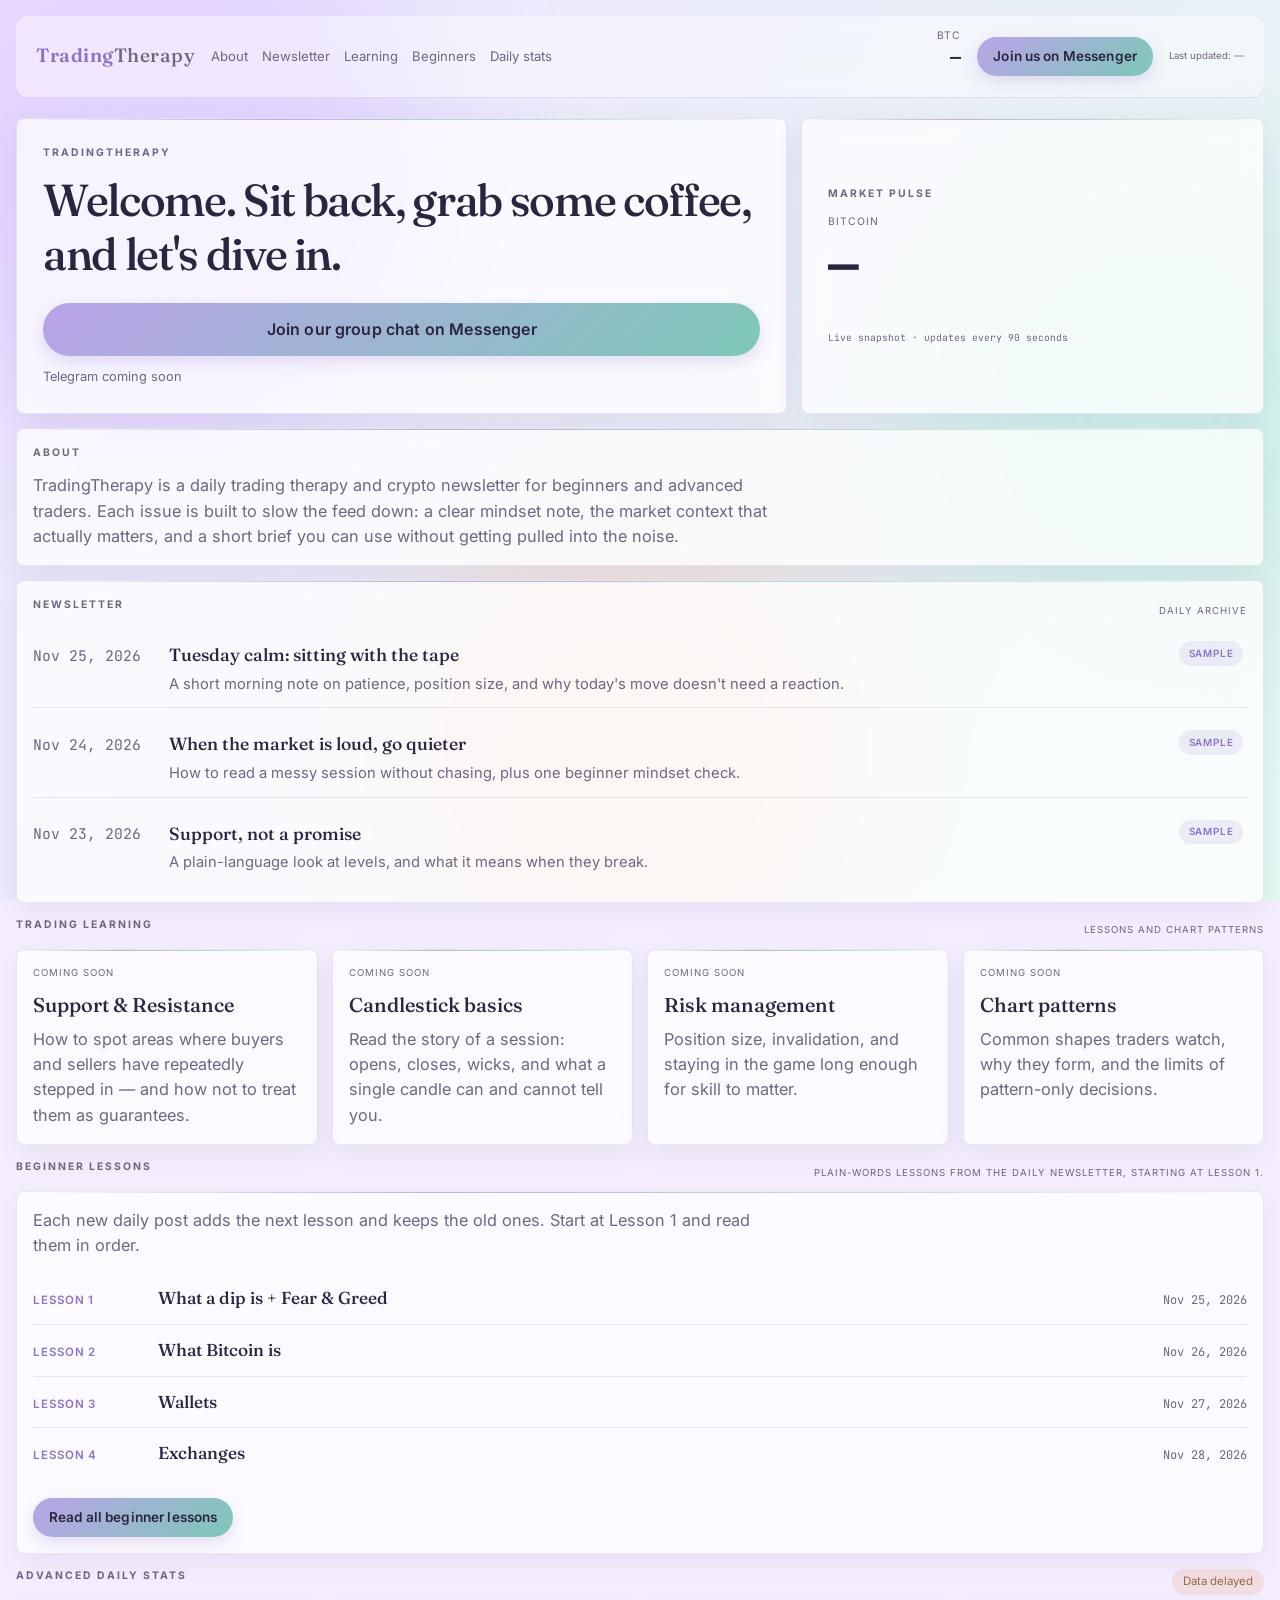
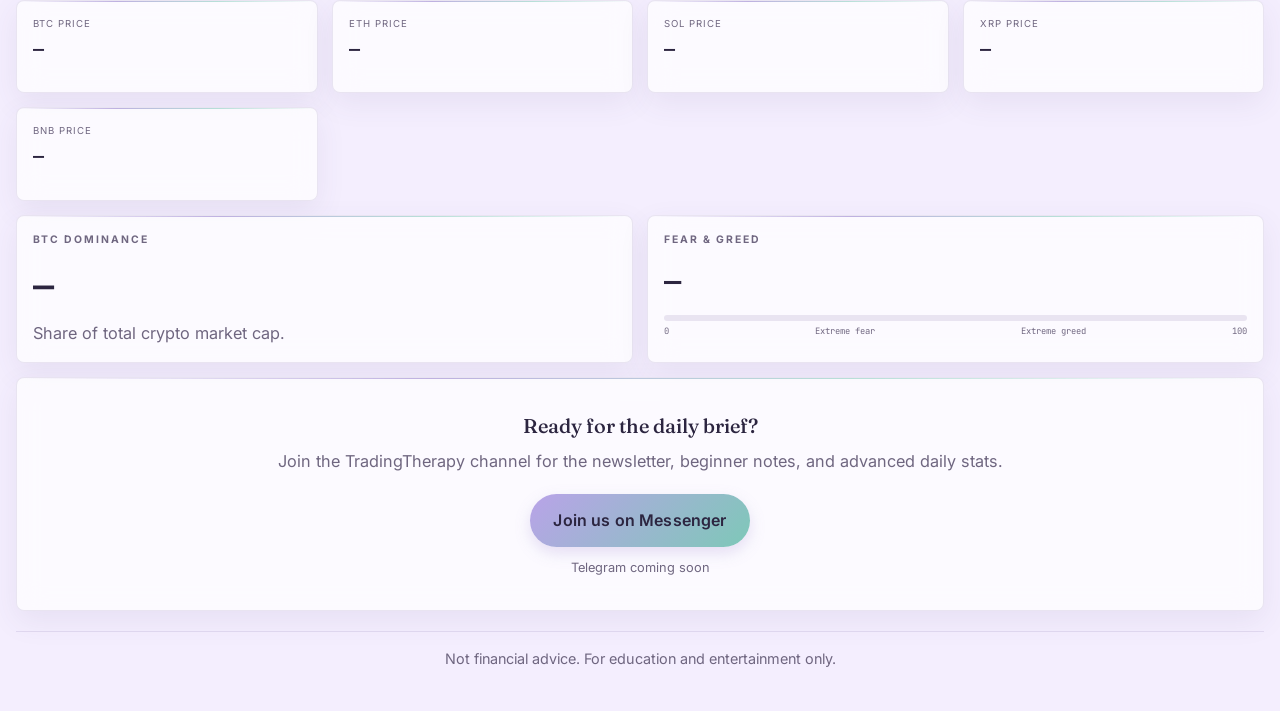
==== commit 679cc615: "Add Beginner Lessons page rendered from beginner-lessons.json" ====
--- a/index.html
+++ b/index.html
@@ -26,7 +26,7 @@
       <a href="#about">About</a>
       <a href="#newsletter">Newsletter</a>
       <a href="#learning">Learning</a>
-      <a href="#beginner">Beginners</a>
+      <a href="beginner-lessons.html">Beginners</a>
       <a href="#advanced">Daily stats</a>
     </nav>
     <div class="header-right">
@@ -84,25 +84,13 @@
 
     <section id="beginner">
       <div class="cmp-head">
-        <h2 class="card-title">Beginner corner</h2>
-        <p class="card-subtitle" style="margin:0">Placeholder layout — daily content is added by Poster Boy.</p>
+        <h2 class="card-title">Beginner Lessons</h2>
+        <p class="card-subtitle" style="margin:0">Plain-words lessons from the daily newsletter, starting at Lesson 1.</p>
       </div>
-      <div class="grid">
-        <article class="card">
-          <p class="card-subtitle">Tip of the day</p>
-          <h3 class="panel-heading">Write the plan first</h3>
-          <p class="panel-copy">If you can’t say the trade in one sentence — why you’re in, where you’re wrong, and how much you can lose — you’re not ready to click.</p>
-        </article>
-        <article class="card">
-          <p class="card-subtitle">Glossary term</p>
-          <h3 class="panel-heading">Support</h3>
-          <p class="panel-copy">A price area where buying has historically stepped in. It’s a reference point, not a promise that the market will bounce.</p>
-        </article>
-        <article class="card">
-          <p class="card-subtitle">Mindset note</p>
-          <h3 class="panel-heading">Missing a move is allowed</h3>
-          <p class="panel-copy">Forcing a trade just to feel involved is usually more expensive than sitting out. There will be another setup.</p>
-        </article>
+      <div class="card beginner-home">
+        <p class="panel-copy">Each new daily post adds the next lesson and keeps the old ones. Start at Lesson 1 and read them in order.</p>
+        <ul class="beginner-index" id="beginner-lessons-index"></ul>
+        <a class="btn" href="beginner-lessons.html">Read all beginner lessons</a>
       </div>
     </section>
 
--- a/styles.css
+++ b/styles.css
@@ -566,3 +566,93 @@
     background-size: auto;
   }
 }
+
+.site-nav a[aria-current="page"] {
+  color: var(--lavender);
+  font-weight: 600;
+}
+
+.lessons-intro h1 {
+  font-family: var(--font-display);
+  font-size: clamp(1.6rem, 3.4vw, 2.4rem);
+  font-weight: 500;
+  letter-spacing: -0.03em;
+  line-height: 1.2;
+  margin: 0 0 0.85rem;
+}
+
+.beginner-home .panel-copy {
+  margin-bottom: 0.2rem;
+}
+
+.beginner-index {
+  list-style: none;
+  display: flex;
+  flex-direction: column;
+  margin: 0.9rem 0 1.2rem;
+}
+
+.beginner-index a {
+  display: grid;
+  grid-template-columns: 6.8rem 1fr auto;
+  gap: 8px 16px;
+  align-items: baseline;
+  padding: 12px 0;
+  border-bottom: 1px solid var(--card-border);
+}
+
+.beginner-index li:last-child a {
+  border-bottom: 0;
+}
+
+.beginner-index .lesson-num {
+  font-size: 0.72rem;
+  font-weight: 600;
+  letter-spacing: 0.08em;
+  text-transform: uppercase;
+  color: var(--lavender);
+}
+
+.beginner-index .lesson-title {
+  font-family: var(--font-display);
+  font-size: 1.08rem;
+  font-weight: 500;
+}
+
+.beginner-index a:hover .lesson-title,
+.beginner-index a:focus-visible .lesson-title {
+  color: var(--lavender);
+}
+
+.lesson-list {
+  display: flex;
+  flex-direction: column;
+  gap: 14px;
+}
+
+.lesson-card .archive-date {
+  margin: 0 0 0.9rem;
+}
+
+.lesson-bullets {
+  list-style: none;
+  display: flex;
+  flex-direction: column;
+  gap: 0.75rem;
+}
+
+.lesson-bullets li {
+  color: var(--text);
+  font-size: 1.02rem;
+  line-height: 1.55;
+}
+
+@media (max-width: 900px) {
+  .beginner-index a {
+    grid-template-columns: 1fr auto;
+  }
+
+  .beginner-index .lesson-num {
+    grid-column: 1 / -1;
+  }
+}
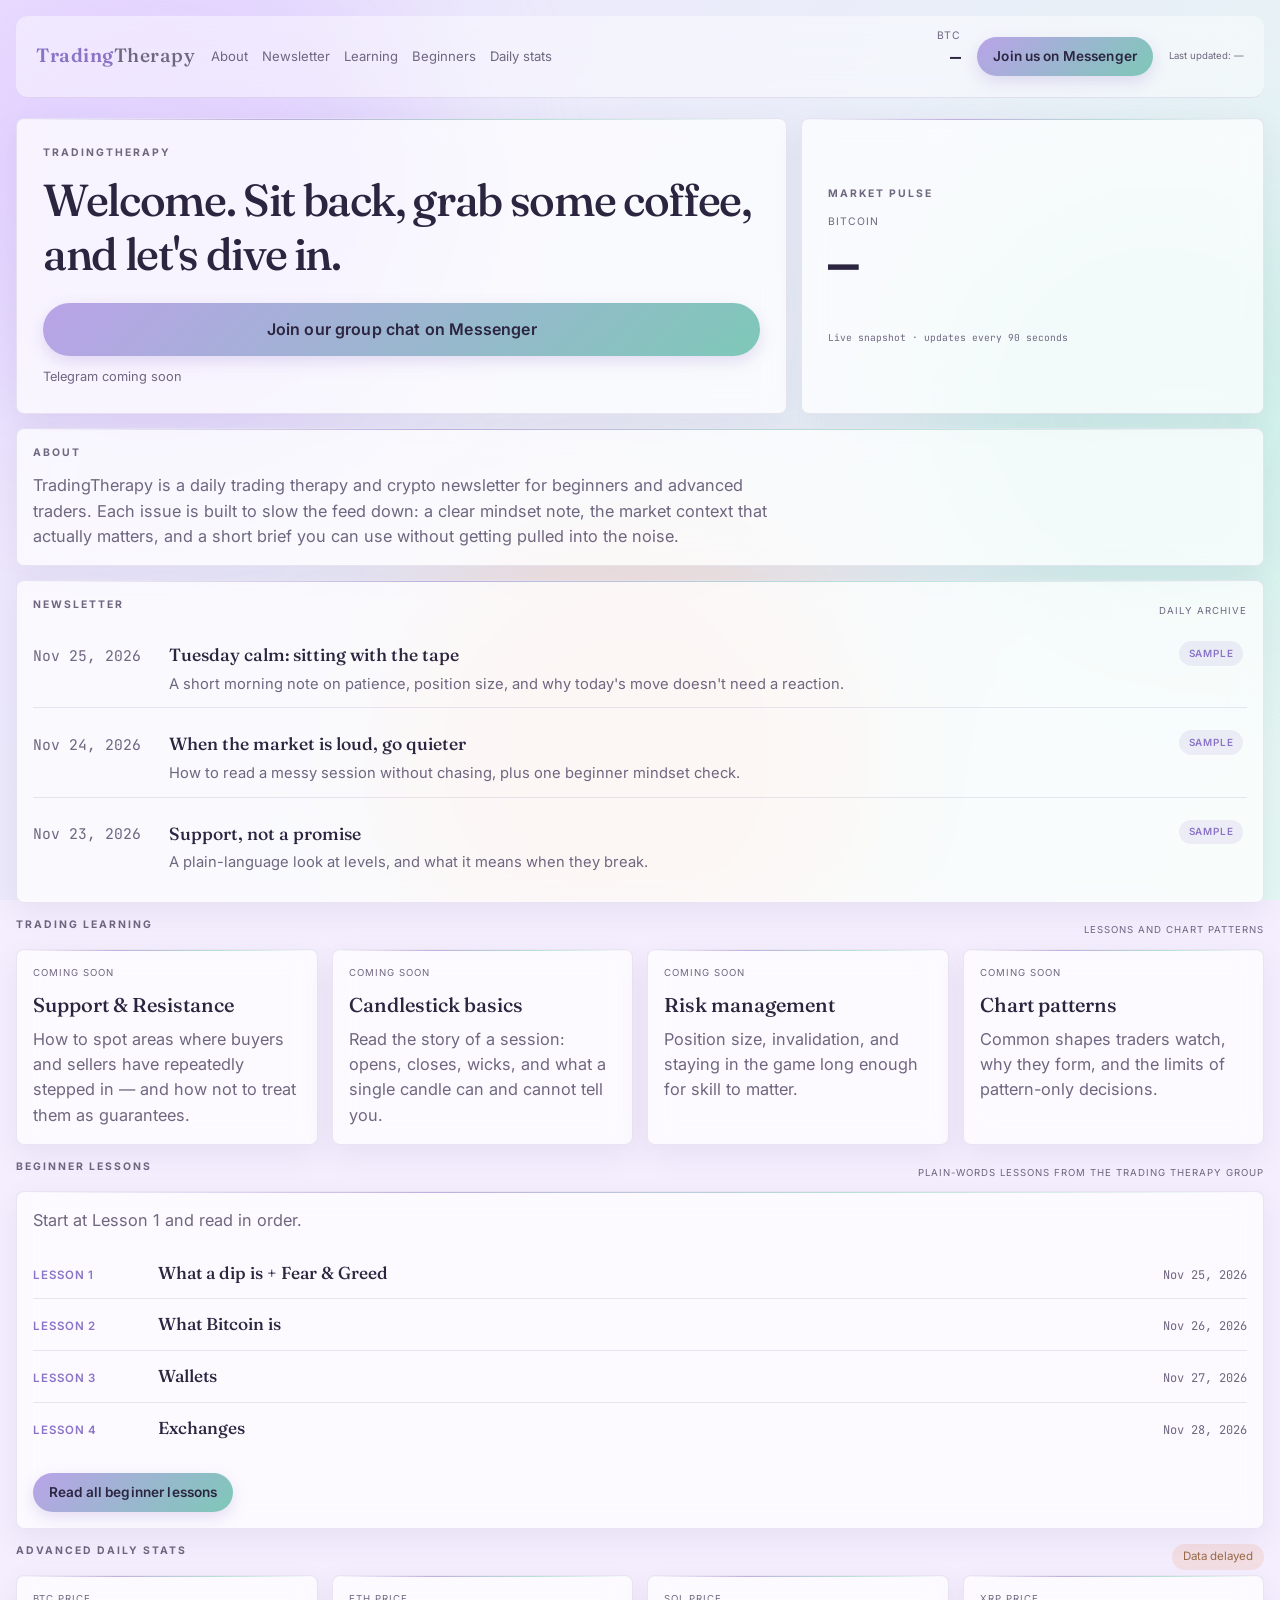
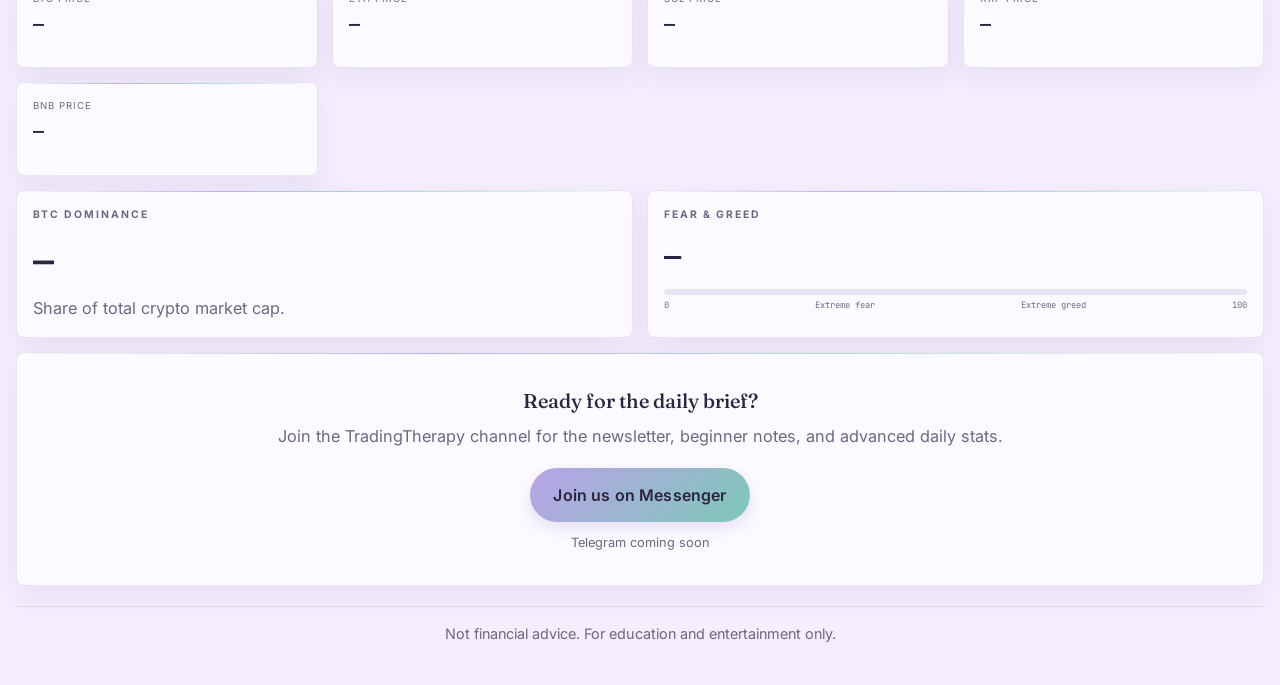
==== commit 90b12d19: "Add Beginner Lessons page (Lessons 1–4)" ====
--- a/index.html
+++ b/index.html
@@ -85,10 +85,10 @@
     <section id="beginner">
       <div class="cmp-head">
         <h2 class="card-title">Beginner Lessons</h2>
-        <p class="card-subtitle" style="margin:0">Plain-words lessons from the daily newsletter, starting at Lesson 1.</p>
+        <p class="card-subtitle" style="margin:0">Plain-words lessons from the Trading Therapy group</p>
       </div>
       <div class="card beginner-home">
-        <p class="panel-copy">Each new daily post adds the next lesson and keeps the old ones. Start at Lesson 1 and read them in order.</p>
+        <p class="panel-copy">Start at Lesson 1 and read in order.</p>
         <ul class="beginner-index" id="beginner-lessons-index"></ul>
         <a class="btn" href="beginner-lessons.html">Read all beginner lessons</a>
       </div>
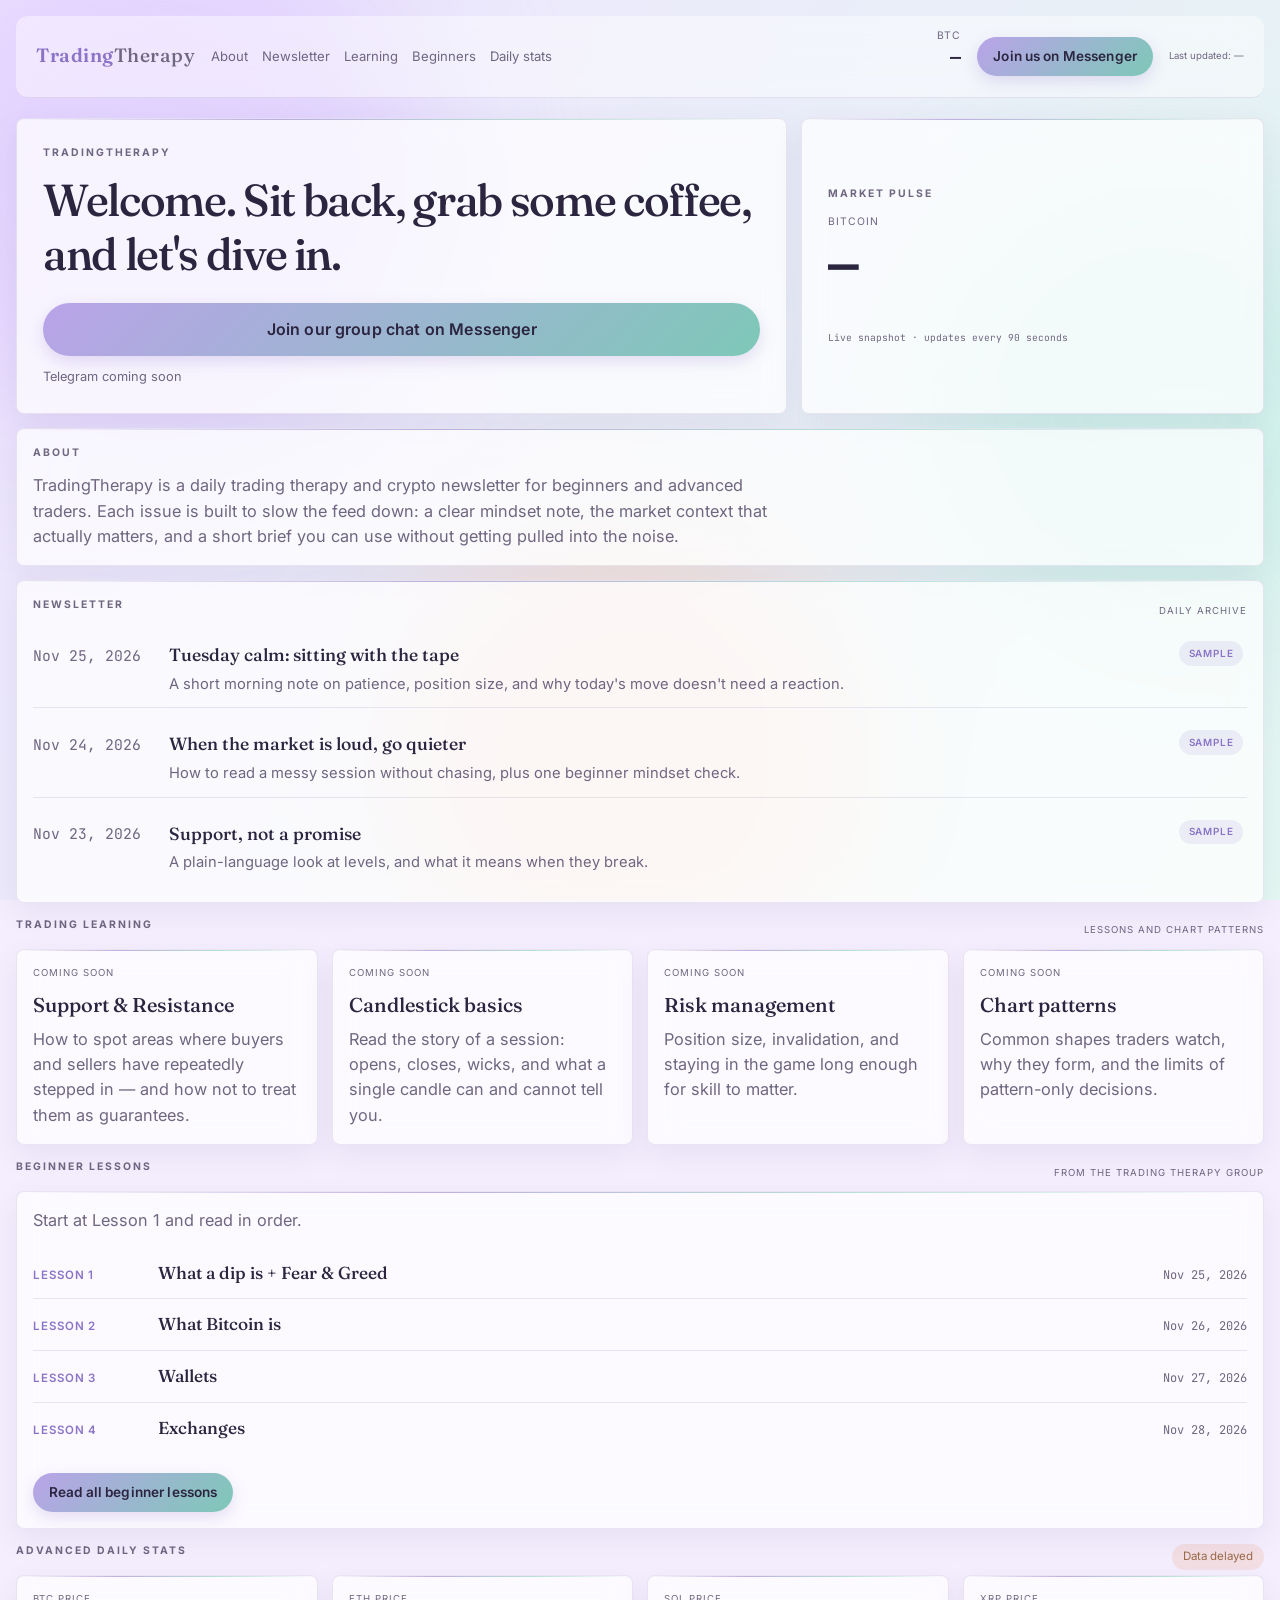
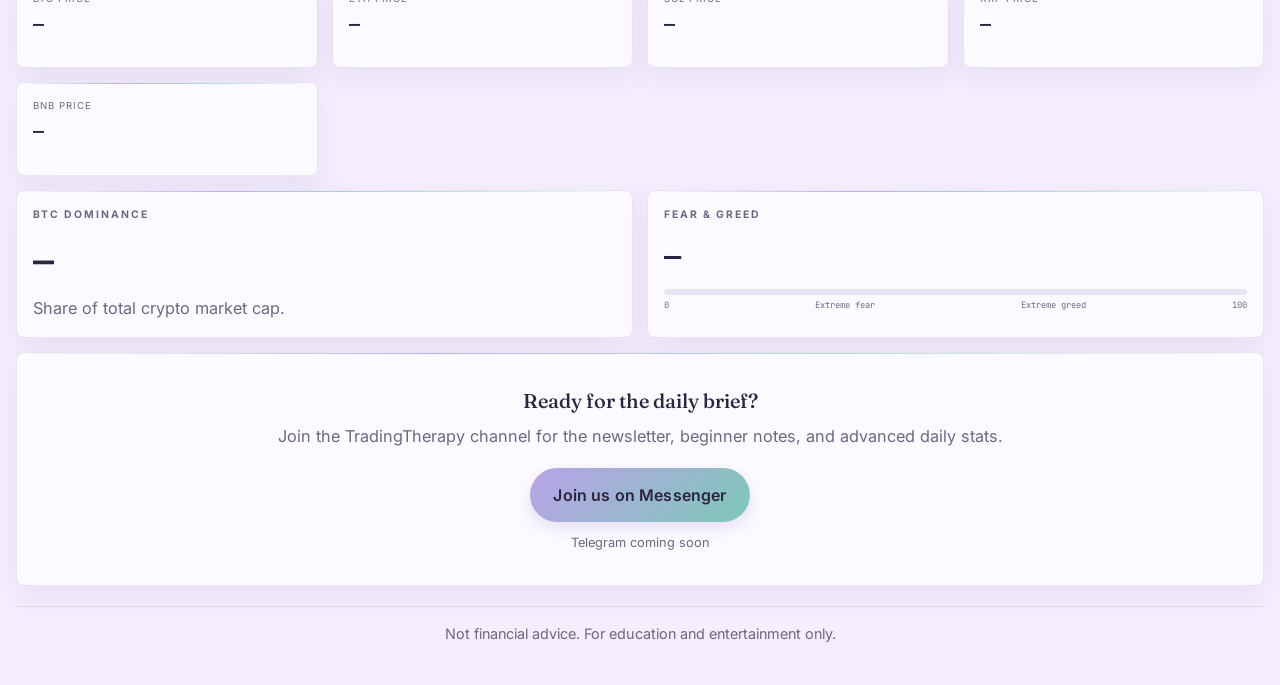
==== commit f52a41ff: "Reword Beginner Lessons copy" ====
--- a/index.html
+++ b/index.html
@@ -85,7 +85,7 @@
     <section id="beginner">
       <div class="cmp-head">
         <h2 class="card-title">Beginner Lessons</h2>
-        <p class="card-subtitle" style="margin:0">Plain-words lessons from the Trading Therapy group</p>
+        <p class="card-subtitle" style="margin:0">From the Trading Therapy group</p>
       </div>
       <div class="card beginner-home">
         <p class="panel-copy">Start at Lesson 1 and read in order.</p>
